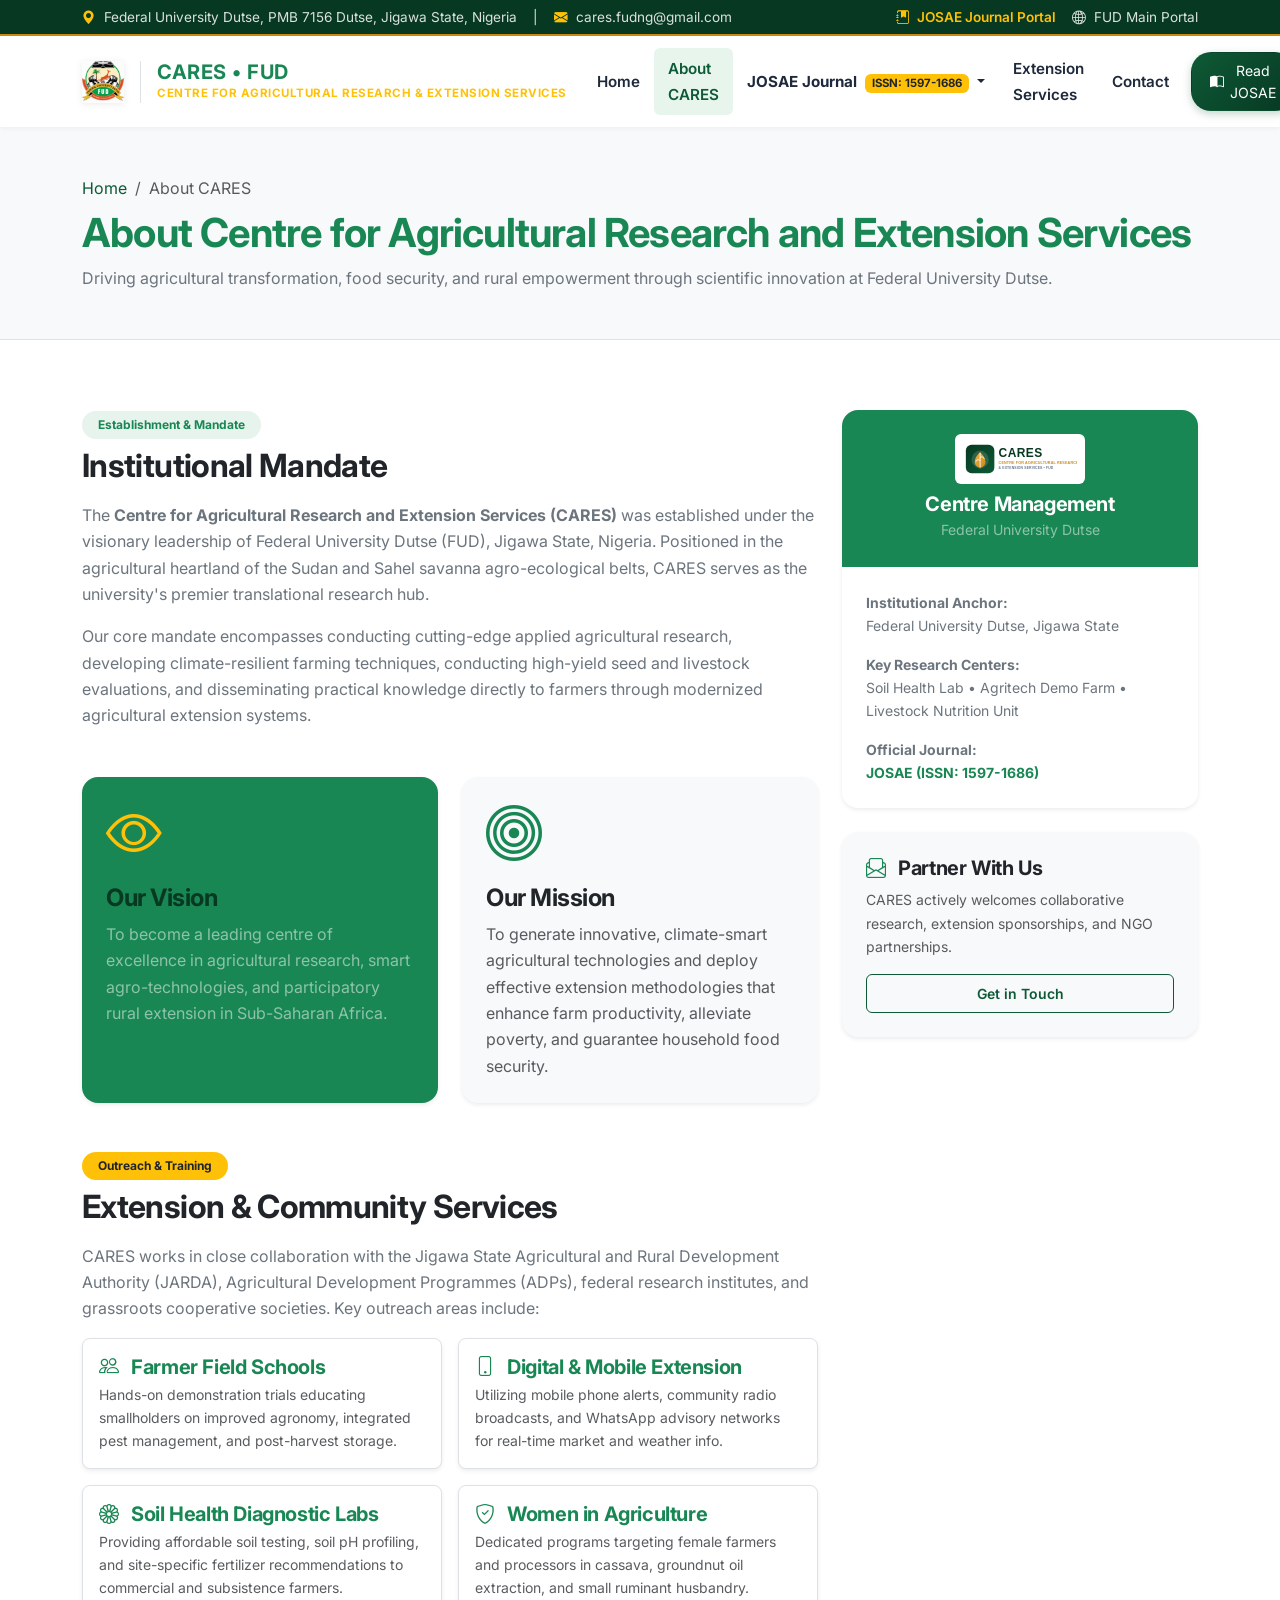
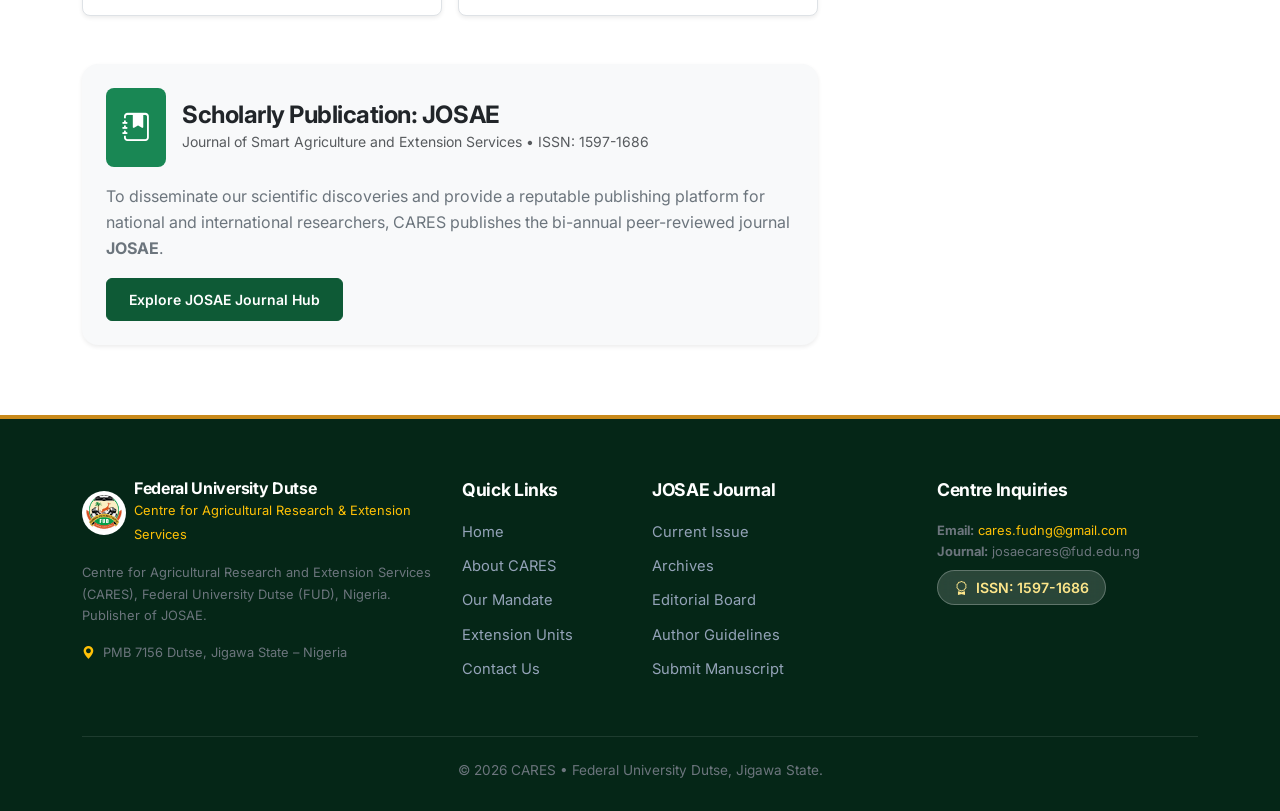
==== about.html @ b34d815e "First commit Web contents" ====
<!DOCTYPE html>
<html lang="en">
<head>
  <meta charset="UTF-8">
  <meta name="viewport" content="width=device-width, initial-scale=1.0">
  <title>About CARES | Centre for Agricultural Research and Extension Services - FUD</title>
  <meta name="description" content="Learn about CARES (Centre for Agricultural Research and Extension Services) at Federal University Dutse, Nigeria. Mandate, vision, research divisions, and extension outreach.">
  
  <!-- Bootstrap 5.3 CSS -->
  <link href="https://cdn.jsdelivr.net/npm/bootstrap@5.3.3/dist/css/bootstrap.min.css" rel="stylesheet">
  <!-- Bootstrap Icons -->
  <link href="https://cdn.jsdelivr.net/npm/bootstrap-icons@1.11.3/font/bootstrap-icons.css" rel="stylesheet">
  <!-- Google Fonts -->
  <link rel="preconnect" href="https://fonts.googleapis.com">
  <link rel="preconnect" href="https://fonts.gstatic.com" crossorigin>
  <link href="https://fonts.googleapis.com/css2?family=Inter:wght@300;400;500;600;700;800;900&display=swap" rel="stylesheet">
  <!-- Favicon -->
  <link rel="icon" type="image/png" href="assets/img/favicon.png">
  <link rel="apple-touch-icon" href="assets/img/favicon.png">
  <!-- Custom CSS -->
  <link rel="stylesheet" href="assets/css/style.css">
</head>
<body>

  <!-- Top Bar -->
  <div class="top-bar">
    <div class="container">
      <div class="d-flex justify-content-between align-items-center flex-wrap gap-2">
        <div class="d-flex align-items-center gap-3">
          <span><i class="bi bi-geo-alt-fill text-warning me-1"></i> Federal University Dutse, PMB 7156 Dutse, Jigawa State, Nigeria</span>
          <span class="d-none d-md-inline">|</span>
          <span class="d-none d-md-inline"><i class="bi bi-envelope-fill text-warning me-1"></i> cares.fudng@gmail.com</span>
        </div>
        <div class="d-flex align-items-center gap-3">
          <a href="josae.html" class="fw-semibold text-warning"><i class="bi bi-journal-bookmark-fill me-1"></i> JOSAE Journal Portal</a>
          <a href="https://fud.edu.ng" target="_blank" rel="noopener"><i class="bi bi-globe2 me-1"></i> FUD Main Portal</a>
        </div>
      </div>
    </div>
  </div>

  <!-- Navbar -->
  <nav class="navbar navbar-expand-lg main-navbar sticky-top">
    <div class="container">
      <a class="navbar-brand" href="index.html">
        <img src="assets/img/fud-logo.png" alt="Federal University Dutse Crest" class="fud-crest-img">
        <div class="brand-text border-start ps-3 ms-1 d-none d-sm-block">
          <h1 class="text-success fw-bold mb-0" style="font-size: 1.25rem; letter-spacing: 0.5px;">CARES &bull; FUD</h1>
          <small class="text-warning fw-bold text-uppercase" style="font-size: 0.72rem; letter-spacing: 0.5px;">Centre for Agricultural Research &amp; Extension Services</small>
        </div>
      </a>
      
      <button class="navbar-toggler" type="button" data-bs-toggle="collapse" data-bs-target="#navbarMain" aria-controls="navbarMain" aria-expanded="false" aria-label="Toggle navigation">
        <span class="navbar-toggler-icon"></span>
      </button>

      <div class="collapse navbar-collapse" id="navbarMain">
        <ul class="navbar-nav ms-auto mb-2 mb-lg-0 align-items-lg-center">
          <li class="nav-item"><a class="nav-link" href="index.html">Home</a></li>
          <li class="nav-item"><a class="nav-link active" href="about.html">About CARES</a></li>
          <li class="nav-item dropdown">
            <a class="nav-link dropdown-toggle fw-bold text-success" href="#" id="journalDropdown" role="button" data-bs-toggle="dropdown" aria-expanded="false">
              JOSAE Journal <span class="badge bg-warning text-dark ms-1">ISSN: 1597-1686</span>
            </a>
            <ul class="dropdown-menu shadow border-0" aria-labelledby="journalDropdown">
              <li><a class="dropdown-item py-2" href="josae.html"><i class="bi bi-journal-text text-success me-2"></i> Journal Home &amp; Latest Issue</a></li>
              <li><a class="dropdown-item py-2" href="josae-archives.html"><i class="bi bi-archive text-success me-2"></i> Volumes &amp; Archives</a></li>
              <li><a class="dropdown-item py-2" href="josae-editorial.html"><i class="bi bi-people text-success me-2"></i> Editorial Advisory Board</a></li>
              <li><a class="dropdown-item py-2" href="josae-guidelines.html"><i class="bi bi-file-earmark-text text-success me-2"></i> Author Guidelines &amp; Fees</a></li>
              <li><hr class="dropdown-divider"></li>
              <li><a class="dropdown-item py-2 fw-semibold text-primary" href="josae-submission.html"><i class="bi bi-send text-primary me-2"></i> Submit Manuscript</a></li>
            </ul>
          </li>
          <li class="nav-item"><a class="nav-link" href="about.html#extension">Extension Services</a></li>
          <li class="nav-item"><a class="nav-link" href="contact.html">Contact</a></li>
          <li class="nav-item ms-lg-2 mt-2 mt-lg-0">
            <a class="btn btn-journal-badge" href="josae.html">
              <i class="bi bi-book-half"></i> Read JOSAE
            </a>
          </li>
        </ul>
      </div>
    </div>
  </nav>

  <!-- Banner -->
  <div class="py-5 bg-light border-bottom">
    <div class="container">
      <nav aria-label="breadcrumb">
        <ol class="breadcrumb mb-2">
          <li class="breadcrumb-item"><a href="index.html">Home</a></li>
          <li class="breadcrumb-item active" aria-current="page">About CARES</li>
        </ol>
      </nav>
      <h1 class="fw-bold text-success mb-2">About Centre for Agricultural Research and Extension Services</h1>
      <p class="text-secondary mb-0">Driving agricultural transformation, food security, and rural empowerment through scientific innovation at Federal University Dutse.</p>
    </div>
  </div>

  <section class="section-padding">
    <div class="container">
      <div class="row gy-5">

        <div class="col-lg-8">

          <!-- Mandate & Establishment -->
          <div id="mandate" class="mb-5">
            <span class="badge bg-success bg-opacity-10 text-success fw-bold px-3 py-2 rounded-pill mb-2">Establishment &amp; Mandate</span>
            <h2 class="fw-bold text-dark mb-3">Institutional Mandate</h2>
            <p class="text-secondary leading-relaxed">
              The <strong>Centre for Agricultural Research and Extension Services (CARES)</strong> was established under the visionary leadership of Federal University Dutse (FUD), Jigawa State, Nigeria. Positioned in the agricultural heartland of the Sudan and Sahel savanna agro-ecological belts, CARES serves as the university's premier translational research hub.
            </p>
            <p class="text-secondary leading-relaxed">
              Our core mandate encompasses conducting cutting-edge applied agricultural research, developing climate-resilient farming techniques, conducting high-yield seed and livestock evaluations, and disseminating practical knowledge directly to farmers through modernized agricultural extension systems.
            </p>
          </div>

          <!-- Vision & Mission Cards -->
          <div class="row g-4 mb-5">
            <div class="col-md-6">
              <div class="card border-0 shadow-sm rounded-4 bg-success text-white p-4 h-100">
                <i class="bi bi-eye display-4 text-warning mb-3"></i>
                <h4 class="fw-bold">Our Vision</h4>
                <p class="text-white-50 mb-0">
                  To become a leading centre of excellence in agricultural research, smart agro-technologies, and participatory rural extension in Sub-Saharan Africa.
                </p>
              </div>
            </div>
            <div class="col-md-6">
              <div class="card border-0 shadow-sm rounded-4 bg-light border p-4 h-100">
                <i class="bi bi-bullseye display-4 text-success mb-3"></i>
                <h4 class="fw-bold text-dark">Our Mission</h4>
                <p class="text-muted mb-0">
                  To generate innovative, climate-smart agricultural technologies and deploy effective extension methodologies that enhance farm productivity, alleviate poverty, and guarantee household food security.
                </p>
              </div>
            </div>
          </div>

          <!-- Extension Services Section -->
          <div id="extension" class="mb-5">
            <span class="badge bg-warning text-dark fw-bold px-3 py-2 rounded-pill mb-2">Outreach &amp; Training</span>
            <h2 class="fw-bold text-dark mb-3">Extension &amp; Community Services</h2>
            <p class="text-secondary">
              CARES works in close collaboration with the Jigawa State Agricultural and Rural Development Authority (JARDA), Agricultural Development Programmes (ADPs), federal research institutes, and grassroots cooperative societies. Key outreach areas include:
            </p>
            
            <div class="row g-3">
              <div class="col-md-6">
                <div class="p-3 border rounded-3 bg-white shadow-sm">
                  <h5 class="fw-bold text-success mb-1"><i class="bi bi-people me-2"></i> Farmer Field Schools</h5>
                  <p class="small text-muted mb-0">Hands-on demonstration trials educating smallholders on improved agronomy, integrated pest management, and post-harvest storage.</p>
                </div>
              </div>
              <div class="col-md-6">
                <div class="p-3 border rounded-3 bg-white shadow-sm">
                  <h5 class="fw-bold text-success mb-1"><i class="bi bi-phone me-2"></i> Digital &amp; Mobile Extension</h5>
                  <p class="small text-muted mb-0">Utilizing mobile phone alerts, community radio broadcasts, and WhatsApp advisory networks for real-time market and weather info.</p>
                </div>
              </div>
              <div class="col-md-6">
                <div class="p-3 border rounded-3 bg-white shadow-sm">
                  <h5 class="fw-bold text-success mb-1"><i class="bi bi-flower1 me-2"></i> Soil Health Diagnostic Labs</h5>
                  <p class="small text-muted mb-0">Providing affordable soil testing, soil pH profiling, and site-specific fertilizer recommendations to commercial and subsistence farmers.</p>
                </div>
              </div>
              <div class="col-md-6">
                <div class="p-3 border rounded-3 bg-white shadow-sm">
                  <h5 class="fw-bold text-success mb-1"><i class="bi bi-shield-check me-2"></i> Women in Agriculture</h5>
                  <p class="small text-muted mb-0">Dedicated programs targeting female farmers and processors in cassava, groundnut oil extraction, and small ruminant husbandry.</p>
                </div>
              </div>
            </div>
          </div>

          <!-- Academic Publishing: JOSAE -->
          <div class="card border-0 shadow-sm rounded-4 p-4 bg-light border">
            <div class="d-flex align-items-center gap-3 mb-3">
              <div class="p-3 bg-success text-white rounded-3 fs-3">
                <i class="bi bi-journal-bookmark-fill"></i>
              </div>
              <div>
                <h4 class="fw-bold text-dark mb-0">Scholarly Publication: JOSAE</h4>
                <div class="small text-muted">Journal of Smart Agriculture and Extension Services &bull; ISSN: 1597-1686</div>
              </div>
            </div>
            <p class="text-secondary mb-3">
              To disseminate our scientific discoveries and provide a reputable publishing platform for national and international researchers, CARES publishes the bi-annual peer-reviewed journal <strong>JOSAE</strong>.
            </p>
            <div>
              <a href="josae.html" class="btn btn-primary-fud btn-sm">Explore JOSAE Journal Hub</a>
            </div>
          </div>

        </div>

        <!-- Sidebar -->
        <div class="col-lg-4">
          <div class="sidebar-sticky">

            <div class="card border-0 shadow-sm rounded-4 overflow-hidden mb-4 bg-white">
              <div class="bg-success text-white p-4 text-center">
                <img src="assets/img/logo-cares.svg" alt="CARES" height="50" class="bg-white p-2 rounded mb-2">
                <h5 class="fw-bold text-white mb-0">Centre Management</h5>
                <small class="text-white-50">Federal University Dutse</small>
              </div>
              <div class="p-4">
                <ul class="list-unstyled small text-secondary mb-0">
                  <li class="mb-3">
                    <strong>Institutional Anchor:</strong><br>
                    Federal University Dutse, Jigawa State
                  </li>
                  <li class="mb-3">
                    <strong>Key Research Centers:</strong><br>
                    Soil Health Lab &bull; Agritech Demo Farm &bull; Livestock Nutrition Unit
                  </li>
                  <li>
                    <strong>Official Journal:</strong><br>
                    <a href="josae.html" class="text-success fw-bold">JOSAE (ISSN: 1597-1686)</a>
                  </li>
                </ul>
              </div>
            </div>

            <div class="card border-0 shadow-sm rounded-4 p-4 bg-light">
              <h5 class="fw-bold text-dark mb-2"><i class="bi bi-envelope-paper text-success me-2"></i> Partner With Us</h5>
              <p class="small text-muted mb-3">
                CARES actively welcomes collaborative research, extension sponsorships, and NGO partnerships.
              </p>
              <a href="contact.html" class="btn btn-outline-fud btn-sm w-100">Get in Touch</a>
            </div>

          </div>
        </div>

      </div>
    </div>
  </section>

  <!-- Footer -->
  <footer class="main-footer">
    <div class="container">
      <div class="row g-4">
        <div class="col-lg-4">
          <div class="d-flex align-items-center gap-2 mb-3">
            <img src="assets/img/fud-logo.png" alt="Federal University Dutse Logo" class="bg-white p-1 rounded-circle footer-fud-logo">
            <div class="text-white">
              <h6 class="fw-bold mb-0 text-white">Federal University Dutse</h6>
              <small class="text-warning">Centre for Agricultural Research &amp; Extension Services</small>
            </div>
          </div>
          <p class="text-secondary small">
            Centre for Agricultural Research and Extension Services (CARES), Federal University Dutse (FUD), Nigeria. Publisher of JOSAE.
          </p>
          <div class="small text-secondary">
            <i class="bi bi-geo-alt-fill text-warning me-1"></i> PMB 7156 Dutse, Jigawa State – Nigeria
          </div>
        </div>

        <div class="col-sm-6 col-lg-2">
          <h5>Quick Links</h5>
          <ul class="footer-links">
            <li><a href="index.html">Home</a></li>
            <li><a href="about.html">About CARES</a></li>
            <li><a href="about.html#mandate">Our Mandate</a></li>
            <li><a href="about.html#extension">Extension Units</a></li>
            <li><a href="contact.html">Contact Us</a></li>
          </ul>
        </div>

        <div class="col-sm-6 col-lg-3">
          <h5>JOSAE Journal</h5>
          <ul class="footer-links">
            <li><a href="josae.html">Current Issue</a></li>
            <li><a href="josae-archives.html">Archives</a></li>
            <li><a href="josae-editorial.html">Editorial Board</a></li>
            <li><a href="josae-guidelines.html">Author Guidelines</a></li>
            <li><a href="josae-submission.html">Submit Manuscript</a></li>
          </ul>
        </div>

        <div class="col-lg-3">
          <h5>Centre Inquiries</h5>
          <p class="small text-secondary mb-2">
            <strong>Email:</strong> <a href="mailto:cares.fudng@gmail.com" class="text-warning">cares.fudng@gmail.com</a><br>
            <strong>Journal:</strong> josaecares@fud.edu.ng
          </p>
          <div class="issn-pill">
            <i class="bi bi-award"></i> ISSN: 1597-1686
          </div>
        </div>
      </div>

      <div class="footer-bottom text-center text-secondary">
        <div class="container">
          <p class="mb-1">&copy; <span id="currentYear">2024</span> CARES &bull; Federal University Dutse, Jigawa State.</p>
        </div>
      </div>
    </div>
  </footer>

  <!-- Bootstrap 5 JS Bundle -->
  <script src="https://cdn.jsdelivr.net/npm/bootstrap@5.3.3/dist/js/bootstrap.bundle.min.js"></script>
  <script src="assets/js/main.js"></script>
  <script>
    document.getElementById('currentYear').textContent = new Date().getFullYear();
  </script>
</body>
</html>
---- assets/css/style.css ----
/* ==========================================================================
   CARES & JOSAE - Modern Academic Theme
   Centre for Agricultural Research and Extension Services
   Federal University Dutse (FUD), Nigeria
   ========================================================================== */

:root {
  --fud-green-dark: #073822;
  --fud-green: #0e5a36;
  --fud-green-light: #167a4a;
  --fud-green-subtle: #e8f5ed;
  --fud-gold: #c98a1a;
  --fud-gold-light: #f5b041;
  --fud-gold-subtle: #fef8ec;
  --text-dark: #1e293b;
  --text-muted: #64748b;
  --bg-light: #f8fafc;
  --card-border: #e2e8f0;
  --shadow-sm: 0 2px 4px rgba(0,0,0,0.04);
  --shadow-md: 0 6px 18px rgba(0,0,0,0.06);
  --shadow-lg: 0 12px 30px rgba(0,0,0,0.1);
  --font-sans: 'Inter', -apple-system, BlinkMacSystemFont, 'Segoe UI', Roboto, Helvetica, Arial, sans-serif;
  --font-serif: 'Merriweather', Georgia, serif;
}

body {
  font-family: var(--font-sans);
  color: var(--text-dark);
  background-color: #ffffff;
  line-height: 1.65;
  overflow-x: hidden;
}

h1, h2, h3, h4, h5, h6 {
  font-weight: 700;
  color: var(--fud-green-dark);
  letter-spacing: -0.02em;
}

a {
  color: var(--fud-green);
  text-decoration: none;
  transition: all 0.2s ease-in-out;
}

a:hover {
  color: var(--fud-gold);
}

/* Top Bar */
.top-bar {
  background: var(--fud-green-dark);
  color: rgba(255, 255, 255, 0.85);
  font-size: 0.85rem;
  padding: 6px 0;
  border-bottom: 2px solid var(--fud-gold);
}

.top-bar a {
  color: rgba(255, 255, 255, 0.85);
}

.top-bar a:hover {
  color: var(--fud-gold-light);
}

/* Navbar */
.main-navbar {
  background: #ffffff;
  box-shadow: var(--shadow-sm);
  padding: 12px 0;
  transition: all 0.3s ease;
}

.navbar-brand {
  display: flex;
  align-items: center;
  gap: 12px;
}

.fud-crest-img {
  height: 42px;
  max-height: 42px;
  width: auto;
  object-fit: contain;
  filter: drop-shadow(0 1px 3px rgba(0, 0, 0, 0.08));
  transition: transform 0.2s ease;
}

.footer-fud-logo {
  height: 44px;
  max-height: 44px;
  width: auto;
  object-fit: contain;
}

.navbar-brand:hover .fud-crest-img {
  transform: scale(1.03);
}

.brand-text h1 {
  font-size: 1.15rem;
  font-weight: 800;
  margin: 0;
  color: var(--fud-green-dark);
  line-height: 1.15;
}

.brand-text small {
  font-size: 0.68rem;
  font-weight: 600;
  color: var(--fud-gold);
  text-transform: uppercase;
  letter-spacing: 0.04em;
  display: block;
}

.nav-link {
  font-weight: 600;
  font-size: 0.95rem;
  color: var(--text-dark) !important;
  padding: 8px 14px !important;
  border-radius: 6px;
  transition: all 0.2s ease;
}

.nav-link:hover, .nav-link.active {
  color: var(--fud-green) !important;
  background-color: var(--fud-green-subtle);
}

.btn-journal-badge {
  background: linear-gradient(135deg, var(--fud-green), var(--fud-green-dark));
  color: #fff !important;
  border-radius: 20px;
  padding: 7px 18px !important;
  font-size: 0.88rem;
  box-shadow: 0 3px 8px rgba(14, 90, 54, 0.25);
  display: inline-flex;
  align-items: center;
  gap: 6px;
}

.btn-journal-badge:hover {
  background: linear-gradient(135deg, var(--fud-gold), #b87910);
  color: #fff !important;
  transform: translateY(-1px);
}

/* Heroes */
.hero-cares {
  background: linear-gradient(135deg, rgba(7, 56, 34, 0.92), rgba(14, 90, 54, 0.88)), url('https://images.unsplash.com/photo-1592982537447-7440770cbfc9?auto=format&fit=crop&w=1600&q=80') center/cover no-repeat;
  color: #ffffff;
  padding: 85px 0;
  position: relative;
}

.hero-cares h1 {
  color: #ffffff;
  font-size: 2.85rem;
  font-weight: 800;
  line-height: 1.2;
}

.hero-cares .lead {
  font-size: 1.15rem;
  color: rgba(255, 255, 255, 0.92);
}

.hero-journal {
  background: linear-gradient(135deg, #073822 0%, #115735 100%);
  color: #ffffff;
  padding: 60px 0 50px;
  border-bottom: 4px solid var(--fud-gold);
}

.hero-journal h1 {
  color: #ffffff;
  font-size: 2.35rem;
  font-weight: 800;
}

.issn-pill {
  display: inline-flex;
  align-items: center;
  gap: 8px;
  background: rgba(255, 255, 255, 0.15);
  backdrop-filter: blur(8px);
  border: 1px solid rgba(255, 255, 255, 0.25);
  padding: 5px 16px;
  border-radius: 20px;
  font-size: 0.88rem;
  font-weight: 600;
  color: #fde68a;
}

/* Feature Cards & Sections */
.section-padding {
  padding: 70px 0;
}

.section-title {
  margin-bottom: 45px;
  text-align: center;
}

.section-title h2 {
  font-size: 2.1rem;
  position: relative;
  display: inline-block;
  padding-bottom: 12px;
}

.section-title h2::after {
  content: '';
  position: absolute;
  bottom: 0;
  left: 50%;
  transform: translateX(-50%);
  width: 60px;
  height: 3.5px;
  background: var(--fud-gold);
  border-radius: 2px;
}

.section-title p {
  color: var(--text-muted);
  font-size: 1.05rem;
  max-width: 680px;
  margin: 10px auto 0;
}

.feature-card {
  background: #ffffff;
  border: 1px solid var(--card-border);
  border-radius: 12px;
  padding: 28px;
  height: 100%;
  transition: all 0.3s ease;
  box-shadow: var(--shadow-sm);
}

.feature-card:hover {
  transform: translateY(-4px);
  box-shadow: var(--shadow-md);
  border-color: rgba(14, 90, 54, 0.3);
}

.feature-icon {
  width: 55px;
  height: 55px;
  border-radius: 12px;
  background: var(--fud-green-subtle);
  color: var(--fud-green);
  display: flex;
  align-items: center;
  justify-content: center;
  font-size: 1.5rem;
  margin-bottom: 20px;
}

.feature-card:hover .feature-icon {
  background: var(--fud-green);
  color: #ffffff;
}

/* Journal Article Cards (JOSAE Table of Contents) */
.article-card {
  background: #ffffff;
  border: 1px solid var(--card-border);
  border-left: 4px solid var(--fud-green);
  border-radius: 8px;
  padding: 22px 24px;
  margin-bottom: 22px;
  box-shadow: var(--shadow-sm);
  transition: all 0.25s ease;
}

.article-card:hover {
  box-shadow: var(--shadow-md);
  border-color: var(--fud-gold);
  border-left-color: var(--fud-gold);
}

.article-meta {
  font-size: 0.82rem;
  color: var(--text-muted);
  display: flex;
  flex-wrap: wrap;
  align-items: center;
  gap: 12px;
  margin-bottom: 8px;
}

.article-badge {
  background-color: var(--fud-green-subtle);
  color: var(--fud-green-dark);
  font-weight: 600;
  font-size: 0.75rem;
  padding: 3px 8px;
  border-radius: 4px;
}

.article-title {
  font-size: 1.15rem;
  font-weight: 700;
  line-height: 1.4;
  margin-bottom: 8px;
}

.article-title a {
  color: var(--fud-green-dark);
}

.article-title a:hover {
  color: var(--fud-gold);
}

.article-authors {
  font-size: 0.92rem;
  color: #475569;
  font-weight: 500;
  margin-bottom: 14px;
}

.article-actions {
  display: flex;
  gap: 10px;
  align-items: center;
  flex-wrap: wrap;
}

.abstract-collapse {
  background-color: #f8fafc;
  border: 1px solid #e2e8f0;
  border-radius: 8px;
  padding: 16px;
  margin-top: 14px;
  font-size: 0.92rem;
  color: #334155;
  line-height: 1.65;
}

/* Editorial Board Cards */
.board-card {
  background: #ffffff;
  border: 1px solid var(--card-border);
  border-radius: 10px;
  padding: 20px;
  margin-bottom: 16px;
  box-shadow: var(--shadow-sm);
  display: flex;
  gap: 16px;
  align-items: flex-start;
  transition: all 0.2s ease;
}

.board-card:hover {
  border-color: var(--fud-green);
  box-shadow: var(--shadow-md);
}

.board-avatar {
  width: 48px;
  height: 48px;
  border-radius: 50%;
  background: var(--fud-green-subtle);
  color: var(--fud-green);
  display: flex;
  align-items: center;
  justify-content: center;
  font-size: 1.25rem;
  flex-shrink: 0;
}

.board-info h5 {
  font-size: 1.05rem;
  margin-bottom: 3px;
  color: var(--fud-green-dark);
}

.board-info p {
  margin: 0;
  font-size: 0.88rem;
  color: var(--text-muted);
}

.guidelines-box {
  background: #ffffff;
  border: 1px solid var(--card-border);
  border-radius: 12px;
  padding: 32px;
  box-shadow: var(--shadow-sm);
}

.bank-detail-card {
  background: linear-gradient(135deg, #073822, #0e5a36);
  color: #ffffff;
  border-radius: 12px;
  padding: 26px;
  position: relative;
  overflow: hidden;
  box-shadow: var(--shadow-md);
}

.bank-detail-card::before {
  content: 'GTBANK';
  position: absolute;
  right: -10px;
  bottom: -15px;
  font-size: 4rem;
  font-weight: 900;
  color: rgba(255, 255, 255, 0.05);
  letter-spacing: 2px;
}

/* Sidebar & Quick Nav */
.sidebar-sticky {
  position: sticky;
  top: 90px;
}

.quick-nav-card {
  background: #ffffff;
  border: 1px solid var(--card-border);
  border-radius: 10px;
  overflow: hidden;
  box-shadow: var(--shadow-sm);
  margin-bottom: 25px;
}

.quick-nav-header {
  background: var(--fud-green);
  color: #ffffff;
  padding: 14px 18px;
  font-weight: 700;
  font-size: 1rem;
}

.quick-nav-list a {
  display: flex;
  align-items: center;
  justify-content: space-between;
  padding: 12px 18px;
  border-bottom: 1px solid var(--card-border);
  color: var(--text-dark);
  font-size: 0.92rem;
  font-weight: 500;
}

.quick-nav-list a:last-child {
  border-bottom: none;
}

.quick-nav-list a:hover {
  background-color: var(--fud-green-subtle);
  color: var(--fud-green);
  padding-left: 22px;
}

/* Buttons */
.btn-primary-fud {
  background-color: var(--fud-green);
  border-color: var(--fud-green);
  color: #ffffff;
  font-weight: 600;
  padding: 10px 22px;
  border-radius: 6px;
  transition: all 0.2s ease;
}

.btn-primary-fud:hover {
  background-color: var(--fud-green-dark);
  border-color: var(--fud-green-dark);
  color: #ffffff;
  transform: translateY(-1px);
}

.btn-gold-fud {
  background-color: var(--fud-gold);
  border-color: var(--fud-gold);
  color: #ffffff;
  font-weight: 600;
  padding: 10px 22px;
  border-radius: 6px;
}

.btn-gold-fud:hover {
  background-color: #b0750e;
  border-color: #b0750e;
  color: #ffffff;
}

.btn-outline-fud {
  border: 1.5px solid var(--fud-green);
  color: var(--fud-green);
  font-weight: 600;
  padding: 8px 18px;
  border-radius: 6px;
  background: transparent;
}

.btn-outline-fud:hover {
  background-color: var(--fud-green);
  color: #ffffff;
}

/* Footer */
.main-footer {
  background: #052617;
  color: #cbd5e1;
  padding: 60px 0 25px;
  font-size: 0.92rem;
  border-top: 4px solid var(--fud-gold);
}

.main-footer h4, .main-footer h5 {
  color: #ffffff;
  margin-bottom: 20px;
  font-size: 1.1rem;
}

.main-footer a {
  color: #94a3b8;
}

.main-footer a:hover {
  color: var(--fud-gold-light);
}

.footer-links {
  list-style: none;
  padding: 0;
  margin: 0;
}

.footer-links li {
  margin-bottom: 10px;
}

.footer-bottom {
  border-top: 1px solid rgba(255, 255, 255, 0.1);
  padding-top: 22px;
  margin-top: 45px;
  font-size: 0.85rem;
}

/* Search bar */
.search-journal-box {
  background: #ffffff;
  border-radius: 10px;
  padding: 18px;
  box-shadow: var(--shadow-sm);
  border: 1px solid var(--card-border);
  margin-bottom: 30px;
}

.search-journal-box input {
  border-radius: 6px;
  border: 1.5px solid #cbd5e1;
  padding: 10px 14px;
}

.search-journal-box input:focus {
  border-color: var(--fud-green);
  box-shadow: 0 0 0 0.2rem rgba(14, 90, 54, 0.15);
}

/* Issue Cover Banner Card */
.issue-cover-card {
  background: #ffffff;
  border: 1px solid var(--card-border);
  border-radius: 12px;
  overflow: hidden;
  box-shadow: var(--shadow-md);
}

.issue-cover-header {
  background: linear-gradient(135deg, #073822, #0e5a36);
  color: #ffffff;
  padding: 30px 20px;
  text-align: center;
  border-bottom: 3px solid var(--fud-gold);
}

.issue-cover-header h3 {
  color: #ffffff;
  font-size: 1.35rem;
  margin-bottom: 4px;
}

.journal-cover-preview {
  background: #ffffff;
  border: 1px solid #e2e8f0;
  border-radius: 8px;
  box-shadow: var(--shadow-lg);
  padding: 20px;
  text-align: center;
}
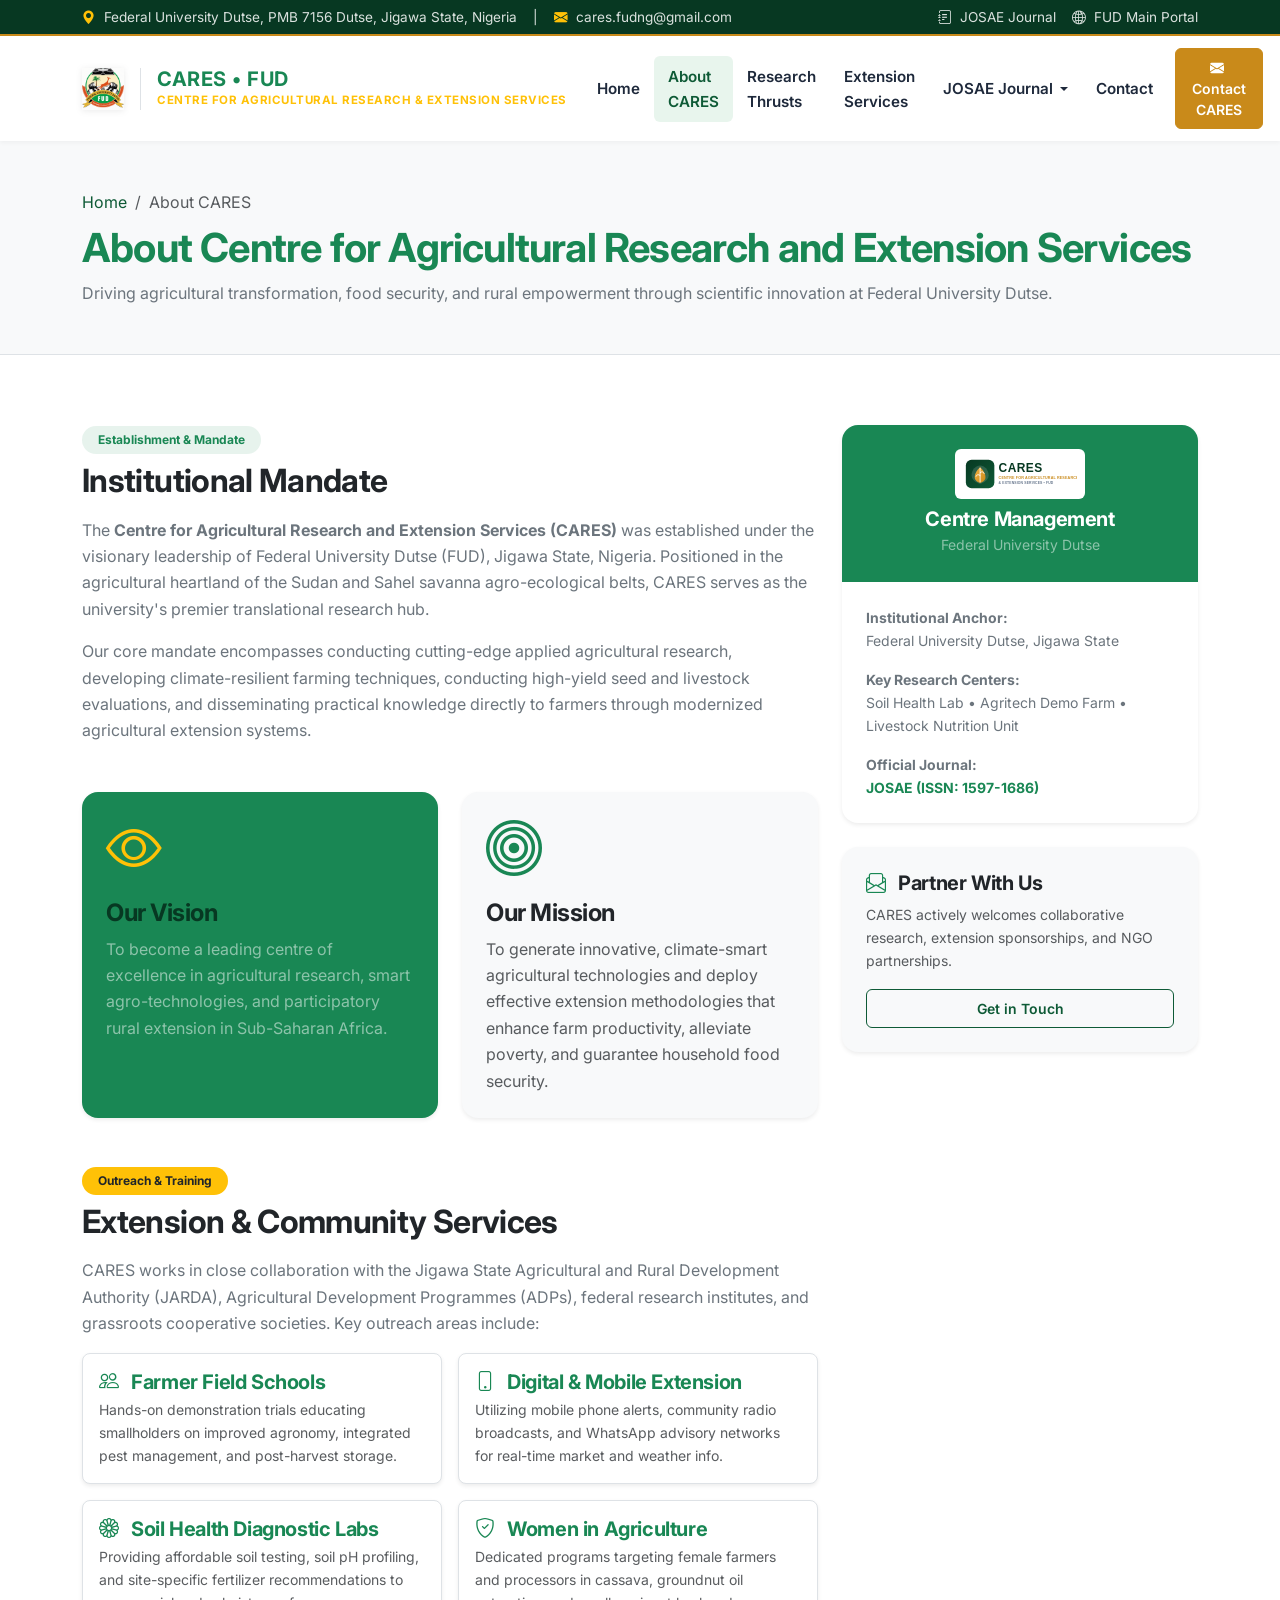
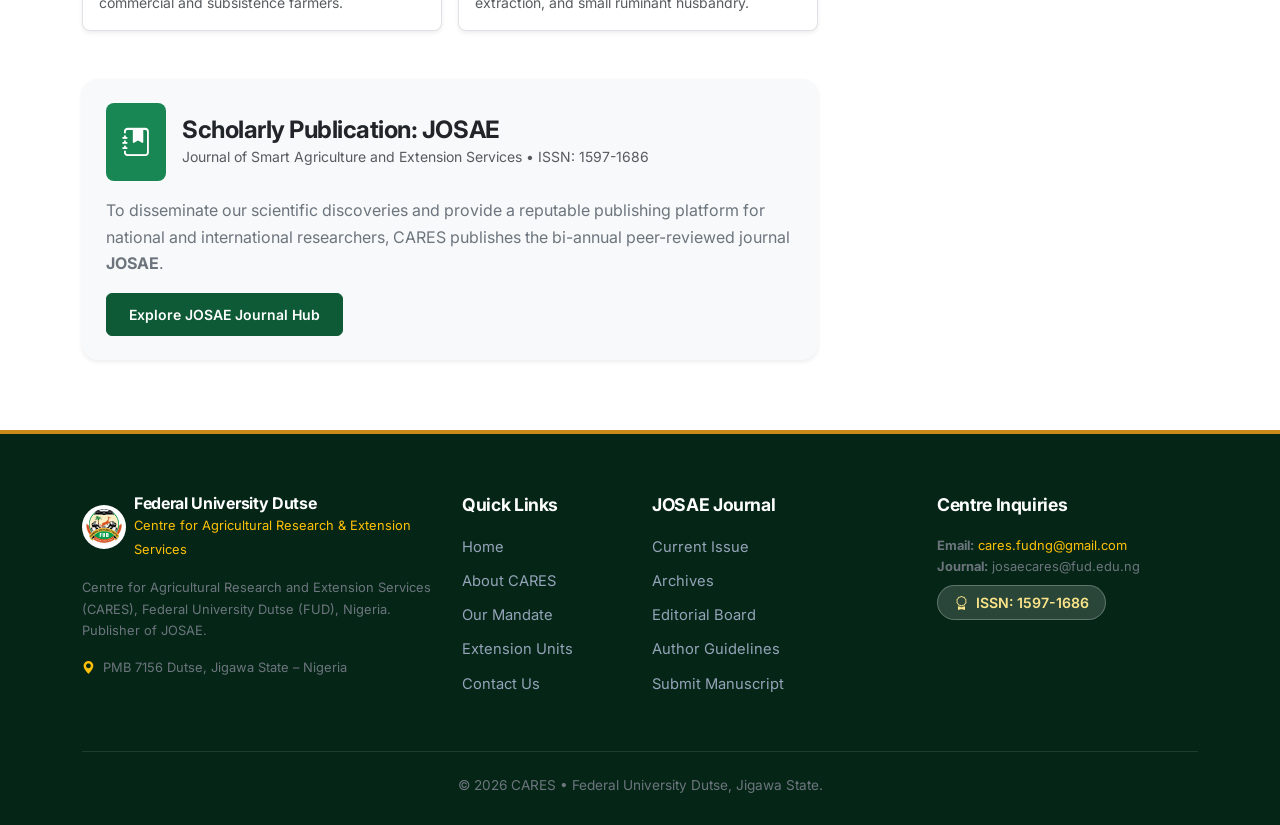
==== commit 598f03fb: "More on CARES than JOSEA" ====
--- a/about.html
+++ b/about.html
@@ -32,7 +32,7 @@
           <span class="d-none d-md-inline"><i class="bi bi-envelope-fill text-warning me-1"></i> cares.fudng@gmail.com</span>
         </div>
         <div class="d-flex align-items-center gap-3">
-          <a href="josae.html" class="fw-semibold text-warning"><i class="bi bi-journal-bookmark-fill me-1"></i> JOSAE Journal Portal</a>
+          <a href="josae.html"><i class="bi bi-journal-text me-1"></i> JOSAE Journal</a>
           <a href="https://fud.edu.ng" target="_blank" rel="noopener"><i class="bi bi-globe2 me-1"></i> FUD Main Portal</a>
         </div>
       </div>
@@ -58,12 +58,14 @@
         <ul class="navbar-nav ms-auto mb-2 mb-lg-0 align-items-lg-center">
           <li class="nav-item"><a class="nav-link" href="index.html">Home</a></li>
           <li class="nav-item"><a class="nav-link active" href="about.html">About CARES</a></li>
+          <li class="nav-item"><a class="nav-link" href="about.html#mandate">Research Thrusts</a></li>
+          <li class="nav-item"><a class="nav-link" href="about.html#extension">Extension Services</a></li>
           <li class="nav-item dropdown">
-            <a class="nav-link dropdown-toggle fw-bold text-success" href="#" id="journalDropdown" role="button" data-bs-toggle="dropdown" aria-expanded="false">
-              JOSAE Journal <span class="badge bg-warning text-dark ms-1">ISSN: 1597-1686</span>
+            <a class="nav-link dropdown-toggle" href="#" id="journalDropdown" role="button" data-bs-toggle="dropdown" aria-expanded="false">
+              JOSAE Journal
             </a>
             <ul class="dropdown-menu shadow border-0" aria-labelledby="journalDropdown">
-              <li><a class="dropdown-item py-2" href="josae.html"><i class="bi bi-journal-text text-success me-2"></i> Journal Home &amp; Latest Issue</a></li>
+              <li><a class="dropdown-item py-2" href="josae.html"><i class="bi bi-journal-text text-success me-2"></i> Journal Home</a></li>
               <li><a class="dropdown-item py-2" href="josae-archives.html"><i class="bi bi-archive text-success me-2"></i> Volumes &amp; Archives</a></li>
               <li><a class="dropdown-item py-2" href="josae-editorial.html"><i class="bi bi-people text-success me-2"></i> Editorial Advisory Board</a></li>
               <li><a class="dropdown-item py-2" href="josae-guidelines.html"><i class="bi bi-file-earmark-text text-success me-2"></i> Author Guidelines &amp; Fees</a></li>
@@ -71,11 +73,10 @@
               <li><a class="dropdown-item py-2 fw-semibold text-primary" href="josae-submission.html"><i class="bi bi-send text-primary me-2"></i> Submit Manuscript</a></li>
             </ul>
           </li>
-          <li class="nav-item"><a class="nav-link" href="about.html#extension">Extension Services</a></li>
           <li class="nav-item"><a class="nav-link" href="contact.html">Contact</a></li>
           <li class="nav-item ms-lg-2 mt-2 mt-lg-0">
-            <a class="btn btn-journal-badge" href="josae.html">
-              <i class="bi bi-book-half"></i> Read JOSAE
+            <a class="btn btn-gold-fud text-white btn-sm px-3 py-2" href="contact.html">
+              <i class="bi bi-envelope-fill me-1"></i> Contact CARES
             </a>
           </li>
         </ul>
